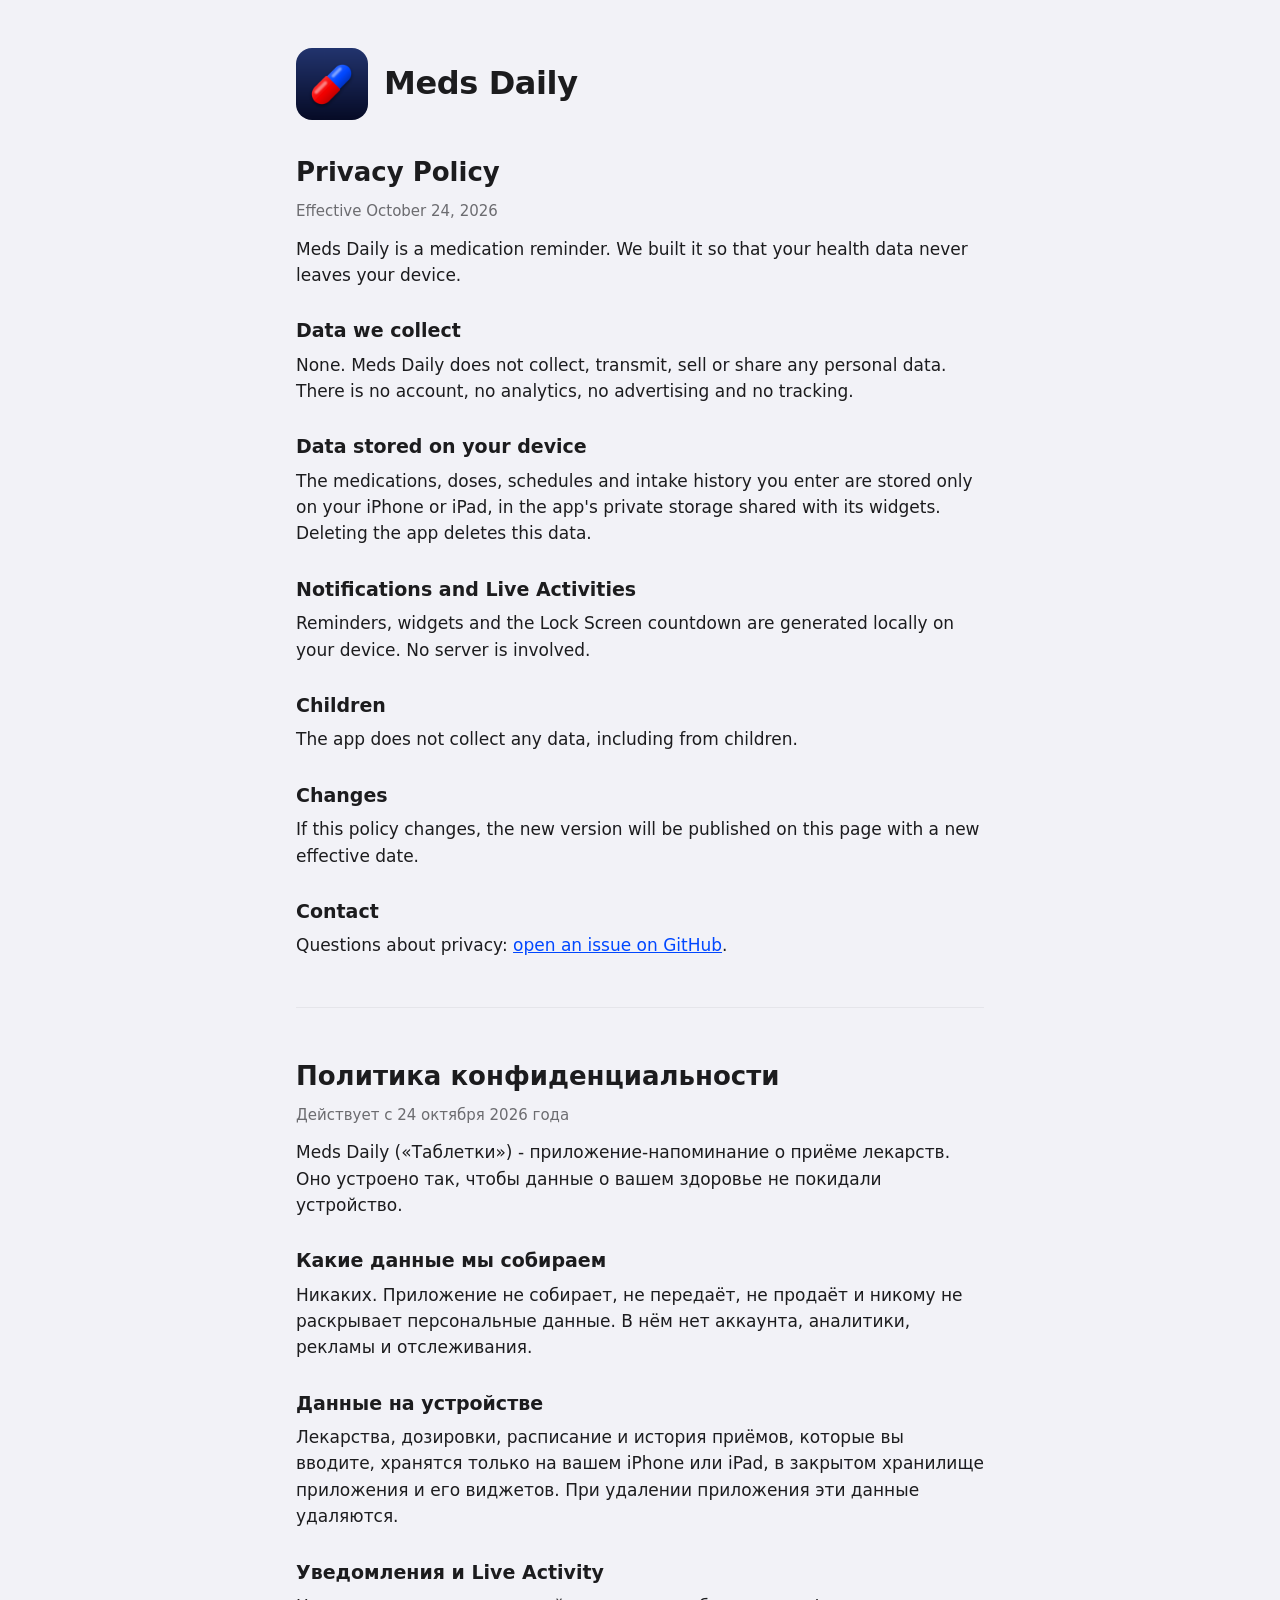
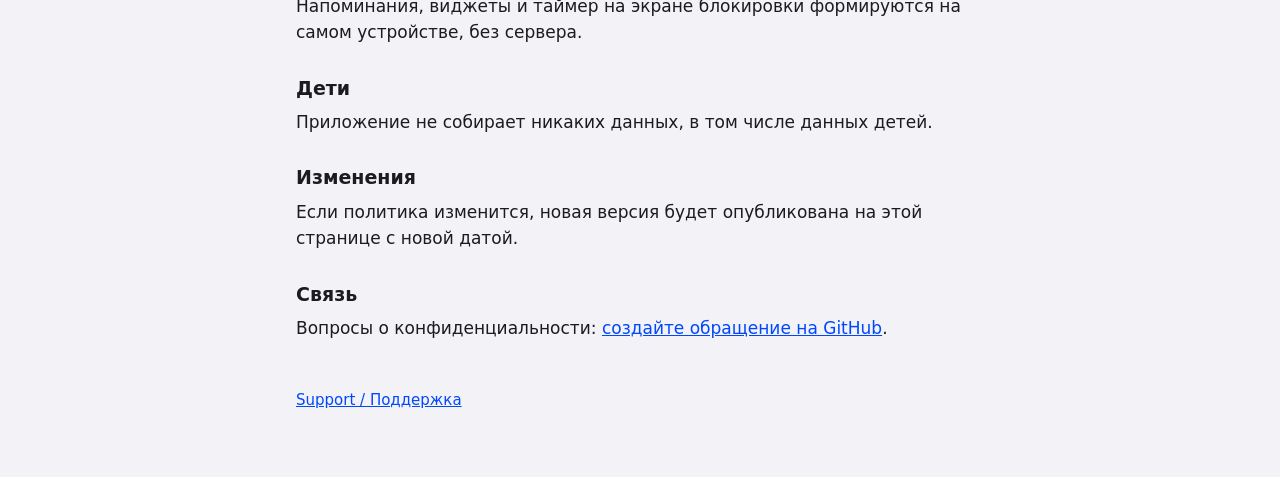
==== privacy.html @ f21d98f5 "Meds Daily: support and privacy policy pages Co-Authored-By: Claude Opus 5.5 <noreply@anthropic.com>" ====
<!doctype html>
<html lang="en">
<head>
<meta charset="utf-8">
<meta name="viewport" content="width=device-width, initial-scale=1">
<title>Meds Daily - Privacy Policy</title>
<link rel="stylesheet" href="style.css">
</head>
<body>
<main>
  <header>
    <img src="icon.png" alt="" width="72" height="72">
    <h1>Meds Daily</h1>
  </header>

  <section lang="en">
    <h2>Privacy Policy</h2>
    <p class="muted">Effective October 24, 2026</p>
    <p>Meds Daily is a medication reminder. We built it so that your health data never leaves your device.</p>
    <h3>Data we collect</h3>
    <p>None. Meds Daily does not collect, transmit, sell or share any personal data. There is no account, no analytics, no advertising and no tracking.</p>
    <h3>Data stored on your device</h3>
    <p>The medications, doses, schedules and intake history you enter are stored only on your iPhone or iPad, in the app's private storage shared with its widgets. Deleting the app deletes this data.</p>
    <h3>Notifications and Live Activities</h3>
    <p>Reminders, widgets and the Lock Screen countdown are generated locally on your device. No server is involved.</p>
    <h3>Children</h3>
    <p>The app does not collect any data, including from children.</p>
    <h3>Changes</h3>
    <p>If this policy changes, the new version will be published on this page with a new effective date.</p>
    <h3>Contact</h3>
    <p>Questions about privacy: <a href="https://github.com/AnriMG/meds-daily/issues">open an issue on GitHub</a>.</p>
  </section>

  <hr>

  <section lang="ru">
    <h2>Политика конфиденциальности</h2>
    <p class="muted">Действует с 24 октября 2026 года</p>
    <p>Meds Daily («Таблетки») - приложение-напоминание о приёме лекарств. Оно устроено так, чтобы данные о вашем здоровье не покидали устройство.</p>
    <h3>Какие данные мы собираем</h3>
    <p>Никаких. Приложение не собирает, не передаёт, не продаёт и никому не раскрывает персональные данные. В нём нет аккаунта, аналитики, рекламы и отслеживания.</p>
    <h3>Данные на устройстве</h3>
    <p>Лекарства, дозировки, расписание и история приёмов, которые вы вводите, хранятся только на вашем iPhone или iPad, в закрытом хранилище приложения и его виджетов. При удалении приложения эти данные удаляются.</p>
    <h3>Уведомления и Live Activity</h3>
    <p>Напоминания, виджеты и таймер на экране блокировки формируются на самом устройстве, без сервера.</p>
    <h3>Дети</h3>
    <p>Приложение не собирает никаких данных, в том числе данных детей.</p>
    <h3>Изменения</h3>
    <p>Если политика изменится, новая версия будет опубликована на этой странице с новой датой.</p>
    <h3>Связь</h3>
    <p>Вопросы о конфиденциальности: <a href="https://github.com/AnriMG/meds-daily/issues">создайте обращение на GitHub</a>.</p>
  </section>

  <footer><a href="./">Support / Поддержка</a></footer>
</main>
</body>
</html>
---- style.css ----
:root {
  --text: #1c1c1e;
  --muted: #6c6c70;
  --background: #f2f2f7;
  --card: #ffffff;
  --blue: #0047ff;
  --line: #e5e5ea;
}
@media (prefers-color-scheme: dark) {
  :root {
    --text: #f2f2f7;
    --muted: #a1a1a6;
    --background: #0b1029;
    --card: #161d3d;
    --blue: #5b8cff;
    --line: #2a335c;
  }
}
* { box-sizing: border-box; }
body {
  margin: 0;
  background: var(--background);
  color: var(--text);
  font: 17px/1.55 -apple-system, BlinkMacSystemFont, "SF Pro Text", system-ui, sans-serif;
}
main {
  max-width: 720px;
  margin: 0 auto;
  padding: 48px 16px 64px;
}
header { display: flex; align-items: center; gap: 16px; margin-bottom: 32px; }
header img { border-radius: 16px; }
h1 { margin: 0; font-size: 32px; letter-spacing: -0.4px; }
h2 { font-size: 26px; margin: 0 0 8px; }
h3 { font-size: 19px; margin: 28px 0 6px; }
h4 { font-size: 17px; margin: 20px 0 4px; }
p { margin: 0 0 12px; }
.muted { color: var(--muted); font-size: 15px; }
a { color: var(--blue); }
.cta { margin: 20px 0 8px; }
.button {
  display: inline-block;
  padding: 12px 22px;
  border-radius: 999px;
  background: var(--blue);
  color: #fff;
  font-weight: 600;
  text-decoration: none;
}
hr { border: 0; border-top: 1px solid var(--line); margin: 48px 0; }
footer { margin-top: 48px; color: var(--muted); font-size: 15px; }
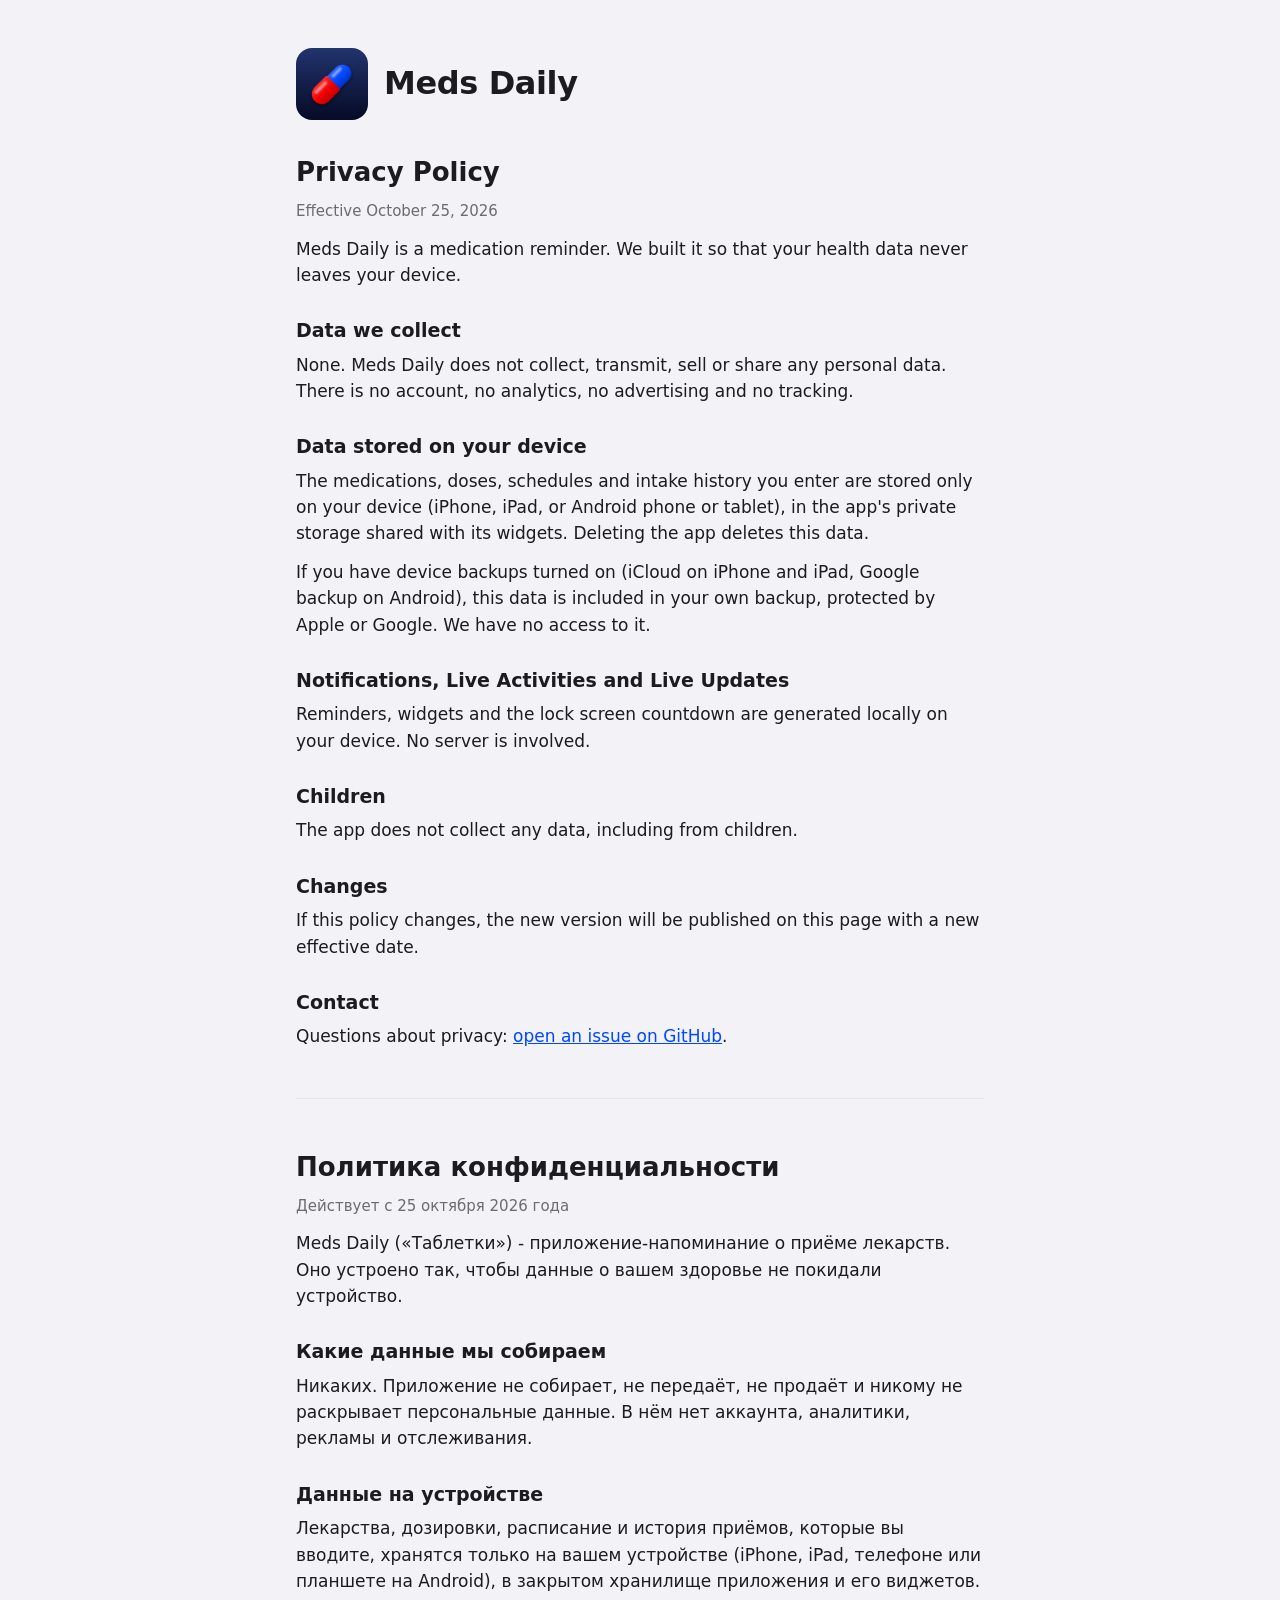
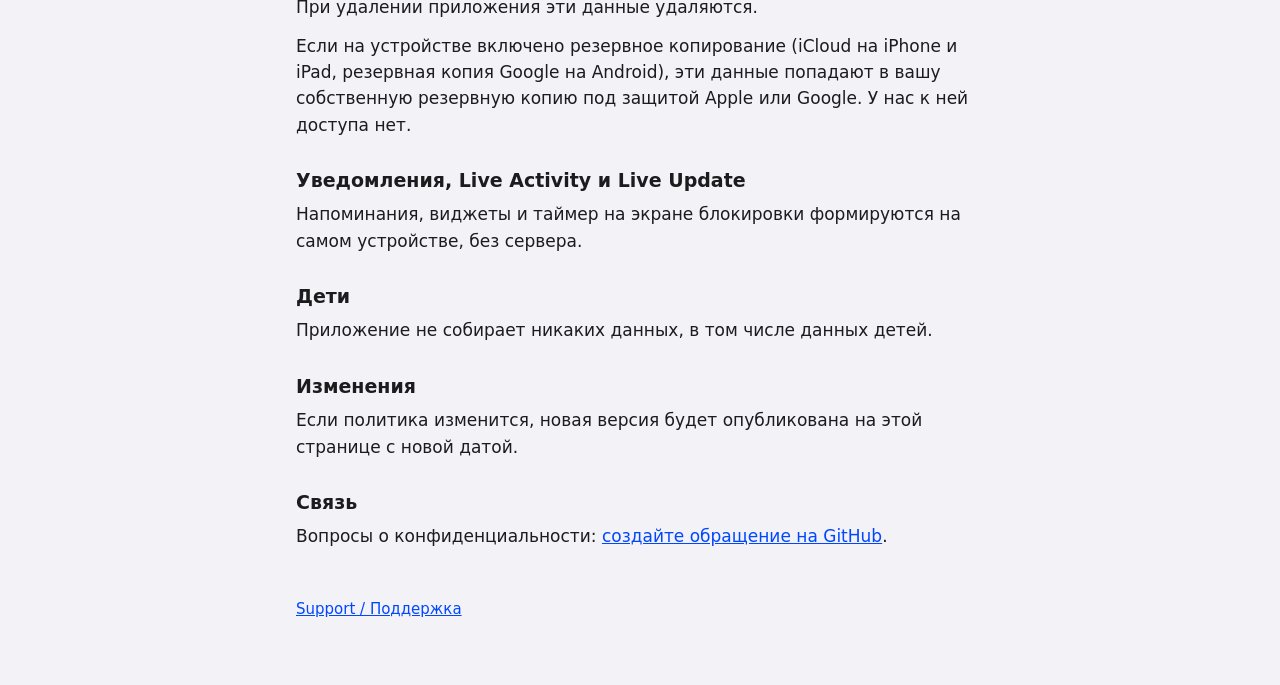
==== commit 41a67245: "Support and privacy pages: Android version, device backups Co-Authored-By: Claude Opus 5.5 <noreply@" ====
--- a/privacy.html
+++ b/privacy.html
@@ -15,14 +15,15 @@
 
   <section lang="en">
     <h2>Privacy Policy</h2>
-    <p class="muted">Effective October 24, 2026</p>
+    <p class="muted">Effective October 25, 2026</p>
     <p>Meds Daily is a medication reminder. We built it so that your health data never leaves your device.</p>
     <h3>Data we collect</h3>
     <p>None. Meds Daily does not collect, transmit, sell or share any personal data. There is no account, no analytics, no advertising and no tracking.</p>
     <h3>Data stored on your device</h3>
-    <p>The medications, doses, schedules and intake history you enter are stored only on your iPhone or iPad, in the app's private storage shared with its widgets. Deleting the app deletes this data.</p>
-    <h3>Notifications and Live Activities</h3>
-    <p>Reminders, widgets and the Lock Screen countdown are generated locally on your device. No server is involved.</p>
+    <p>The medications, doses, schedules and intake history you enter are stored only on your device (iPhone, iPad, or Android phone or tablet), in the app's private storage shared with its widgets. Deleting the app deletes this data.</p>
+    <p>If you have device backups turned on (iCloud on iPhone and iPad, Google backup on Android), this data is included in your own backup, protected by Apple or Google. We have no access to it.</p>
+    <h3>Notifications, Live Activities and Live Updates</h3>
+    <p>Reminders, widgets and the lock screen countdown are generated locally on your device. No server is involved.</p>
     <h3>Children</h3>
     <p>The app does not collect any data, including from children.</p>
     <h3>Changes</h3>
@@ -35,13 +36,14 @@
 
   <section lang="ru">
     <h2>Политика конфиденциальности</h2>
-    <p class="muted">Действует с 24 октября 2026 года</p>
+    <p class="muted">Действует с 25 октября 2026 года</p>
     <p>Meds Daily («Таблетки») - приложение-напоминание о приёме лекарств. Оно устроено так, чтобы данные о вашем здоровье не покидали устройство.</p>
     <h3>Какие данные мы собираем</h3>
     <p>Никаких. Приложение не собирает, не передаёт, не продаёт и никому не раскрывает персональные данные. В нём нет аккаунта, аналитики, рекламы и отслеживания.</p>
     <h3>Данные на устройстве</h3>
-    <p>Лекарства, дозировки, расписание и история приёмов, которые вы вводите, хранятся только на вашем iPhone или iPad, в закрытом хранилище приложения и его виджетов. При удалении приложения эти данные удаляются.</p>
-    <h3>Уведомления и Live Activity</h3>
+    <p>Лекарства, дозировки, расписание и история приёмов, которые вы вводите, хранятся только на вашем устройстве (iPhone, iPad, телефоне или планшете на Android), в закрытом хранилище приложения и его виджетов. При удалении приложения эти данные удаляются.</p>
+    <p>Если на устройстве включено резервное копирование (iCloud на iPhone и iPad, резервная копия Google на Android), эти данные попадают в вашу собственную резервную копию под защитой Apple или Google. У нас к ней доступа нет.</p>
+    <h3>Уведомления, Live Activity и Live Update</h3>
     <p>Напоминания, виджеты и таймер на экране блокировки формируются на самом устройстве, без сервера.</p>
     <h3>Дети</h3>
     <p>Приложение не собирает никаких данных, в том числе данных детей.</p>
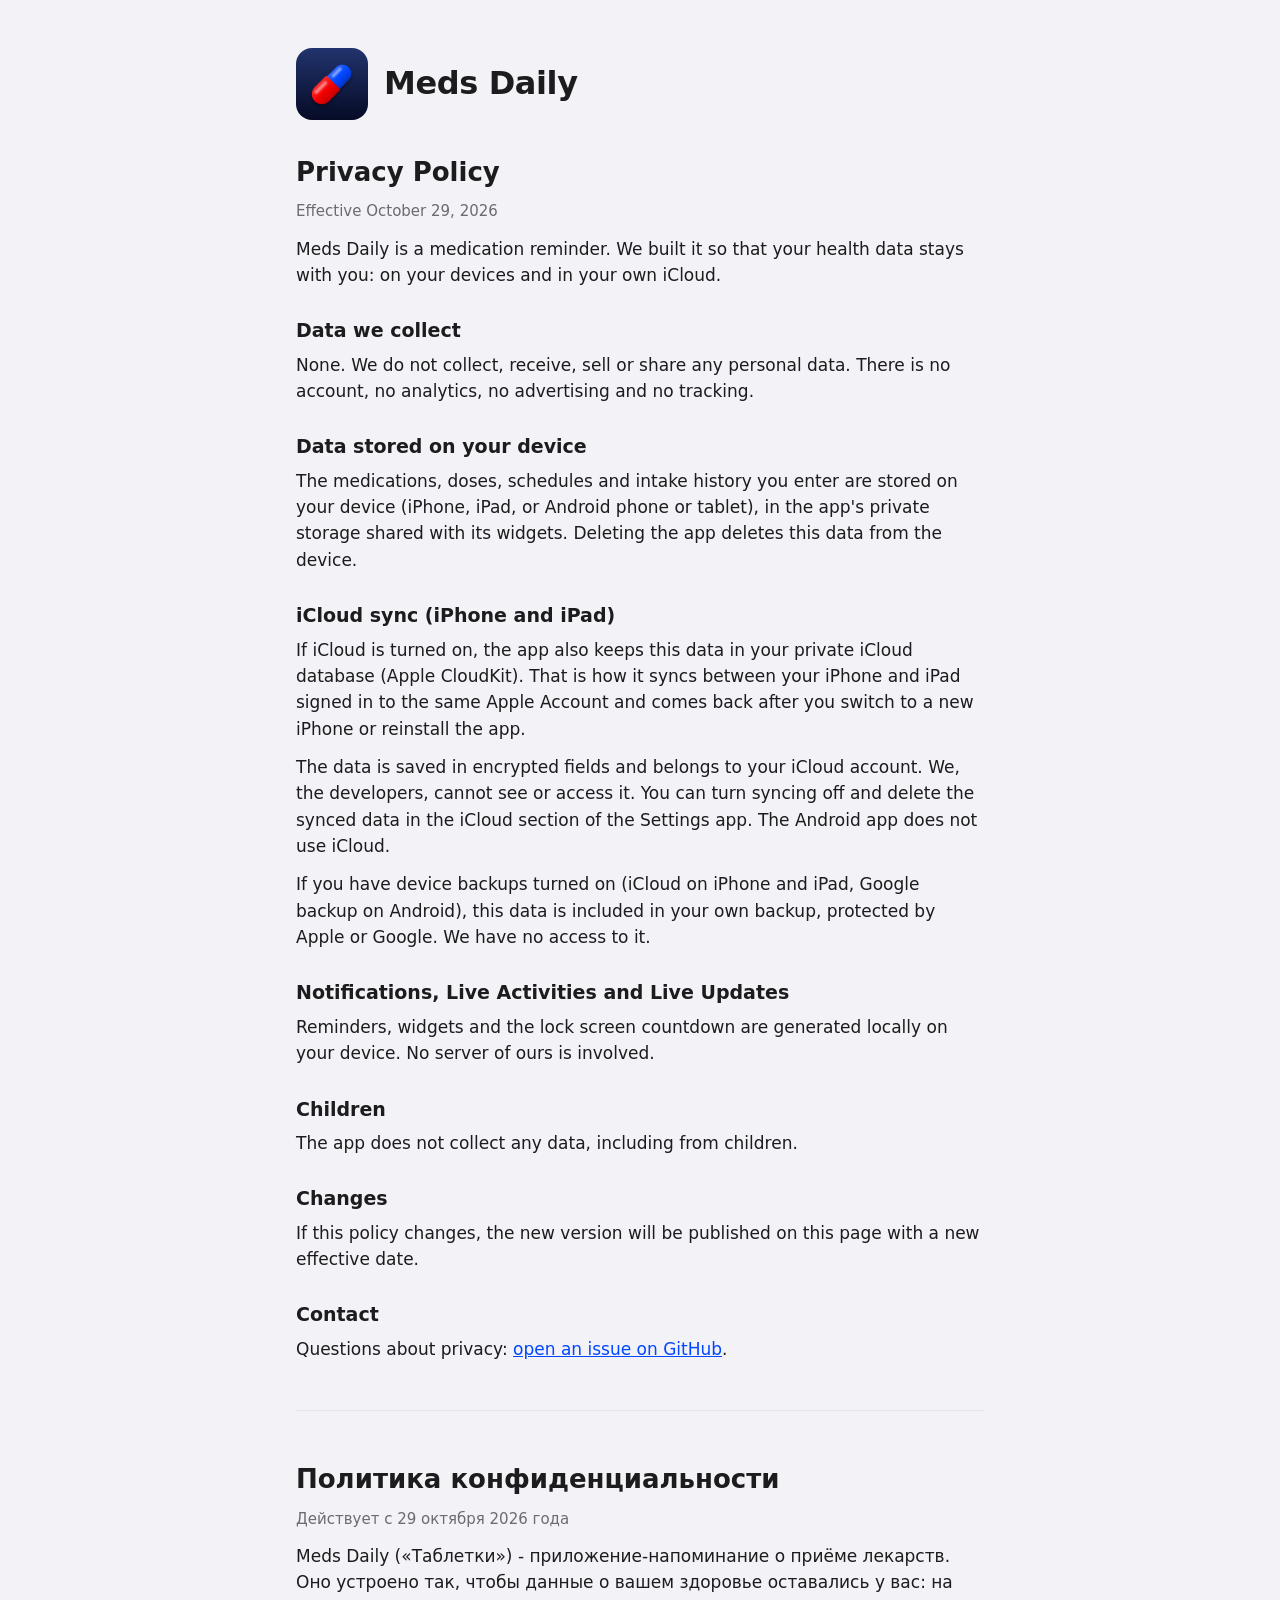
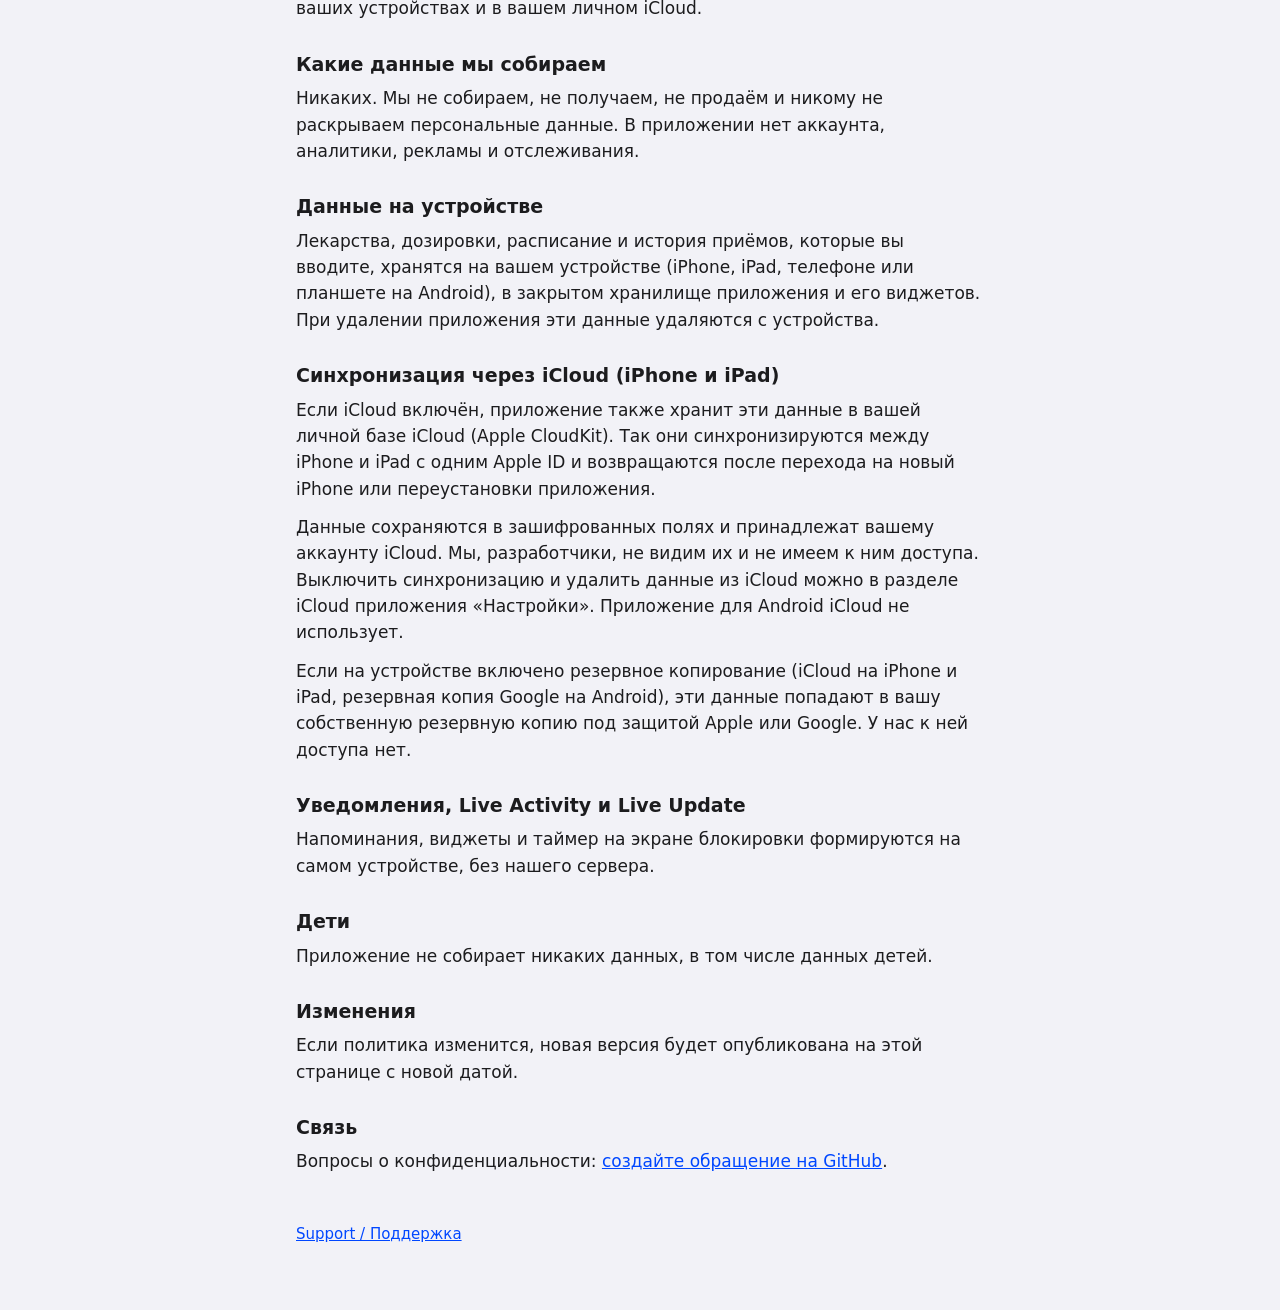
==== commit 8e4bc38e: "Document iCloud sync in privacy policy" ====
--- a/privacy.html
+++ b/privacy.html
@@ -15,15 +15,18 @@
 
   <section lang="en">
     <h2>Privacy Policy</h2>
-    <p class="muted">Effective October 25, 2026</p>
-    <p>Meds Daily is a medication reminder. We built it so that your health data never leaves your device.</p>
+    <p class="muted">Effective October 29, 2026</p>
+    <p>Meds Daily is a medication reminder. We built it so that your health data stays with you: on your devices and in your own iCloud.</p>
     <h3>Data we collect</h3>
-    <p>None. Meds Daily does not collect, transmit, sell or share any personal data. There is no account, no analytics, no advertising and no tracking.</p>
+    <p>None. We do not collect, receive, sell or share any personal data. There is no account, no analytics, no advertising and no tracking.</p>
     <h3>Data stored on your device</h3>
-    <p>The medications, doses, schedules and intake history you enter are stored only on your device (iPhone, iPad, or Android phone or tablet), in the app's private storage shared with its widgets. Deleting the app deletes this data.</p>
+    <p>The medications, doses, schedules and intake history you enter are stored on your device (iPhone, iPad, or Android phone or tablet), in the app's private storage shared with its widgets. Deleting the app deletes this data from the device.</p>
+    <h3>iCloud sync (iPhone and iPad)</h3>
+    <p>If iCloud is turned on, the app also keeps this data in your private iCloud database (Apple CloudKit). That is how it syncs between your iPhone and iPad signed in to the same Apple Account and comes back after you switch to a new iPhone or reinstall the app.</p>
+    <p>The data is saved in encrypted fields and belongs to your iCloud account. We, the developers, cannot see or access it. You can turn syncing off and delete the synced data in the iCloud section of the Settings app. The Android app does not use iCloud.</p>
     <p>If you have device backups turned on (iCloud on iPhone and iPad, Google backup on Android), this data is included in your own backup, protected by Apple or Google. We have no access to it.</p>
     <h3>Notifications, Live Activities and Live Updates</h3>
-    <p>Reminders, widgets and the lock screen countdown are generated locally on your device. No server is involved.</p>
+    <p>Reminders, widgets and the lock screen countdown are generated locally on your device. No server of ours is involved.</p>
     <h3>Children</h3>
     <p>The app does not collect any data, including from children.</p>
     <h3>Changes</h3>
@@ -36,15 +39,18 @@
 
   <section lang="ru">
     <h2>Политика конфиденциальности</h2>
-    <p class="muted">Действует с 25 октября 2026 года</p>
-    <p>Meds Daily («Таблетки») - приложение-напоминание о приёме лекарств. Оно устроено так, чтобы данные о вашем здоровье не покидали устройство.</p>
+    <p class="muted">Действует с 29 октября 2026 года</p>
+    <p>Meds Daily («Таблетки») - приложение-напоминание о приёме лекарств. Оно устроено так, чтобы данные о вашем здоровье оставались у вас: на ваших устройствах и в вашем личном iCloud.</p>
     <h3>Какие данные мы собираем</h3>
-    <p>Никаких. Приложение не собирает, не передаёт, не продаёт и никому не раскрывает персональные данные. В нём нет аккаунта, аналитики, рекламы и отслеживания.</p>
+    <p>Никаких. Мы не собираем, не получаем, не продаём и никому не раскрываем персональные данные. В приложении нет аккаунта, аналитики, рекламы и отслеживания.</p>
     <h3>Данные на устройстве</h3>
-    <p>Лекарства, дозировки, расписание и история приёмов, которые вы вводите, хранятся только на вашем устройстве (iPhone, iPad, телефоне или планшете на Android), в закрытом хранилище приложения и его виджетов. При удалении приложения эти данные удаляются.</p>
+    <p>Лекарства, дозировки, расписание и история приёмов, которые вы вводите, хранятся на вашем устройстве (iPhone, iPad, телефоне или планшете на Android), в закрытом хранилище приложения и его виджетов. При удалении приложения эти данные удаляются с устройства.</p>
+    <h3>Синхронизация через iCloud (iPhone и iPad)</h3>
+    <p>Если iCloud включён, приложение также хранит эти данные в вашей личной базе iCloud (Apple CloudKit). Так они синхронизируются между iPhone и iPad с одним Apple ID и возвращаются после перехода на новый iPhone или переустановки приложения.</p>
+    <p>Данные сохраняются в зашифрованных полях и принадлежат вашему аккаунту iCloud. Мы, разработчики, не видим их и не имеем к ним доступа. Выключить синхронизацию и удалить данные из iCloud можно в разделе iCloud приложения «Настройки». Приложение для Android iCloud не использует.</p>
     <p>Если на устройстве включено резервное копирование (iCloud на iPhone и iPad, резервная копия Google на Android), эти данные попадают в вашу собственную резервную копию под защитой Apple или Google. У нас к ней доступа нет.</p>
     <h3>Уведомления, Live Activity и Live Update</h3>
-    <p>Напоминания, виджеты и таймер на экране блокировки формируются на самом устройстве, без сервера.</p>
+    <p>Напоминания, виджеты и таймер на экране блокировки формируются на самом устройстве, без нашего сервера.</p>
     <h3>Дети</h3>
     <p>Приложение не собирает никаких данных, в том числе данных детей.</p>
     <h3>Изменения</h3>
